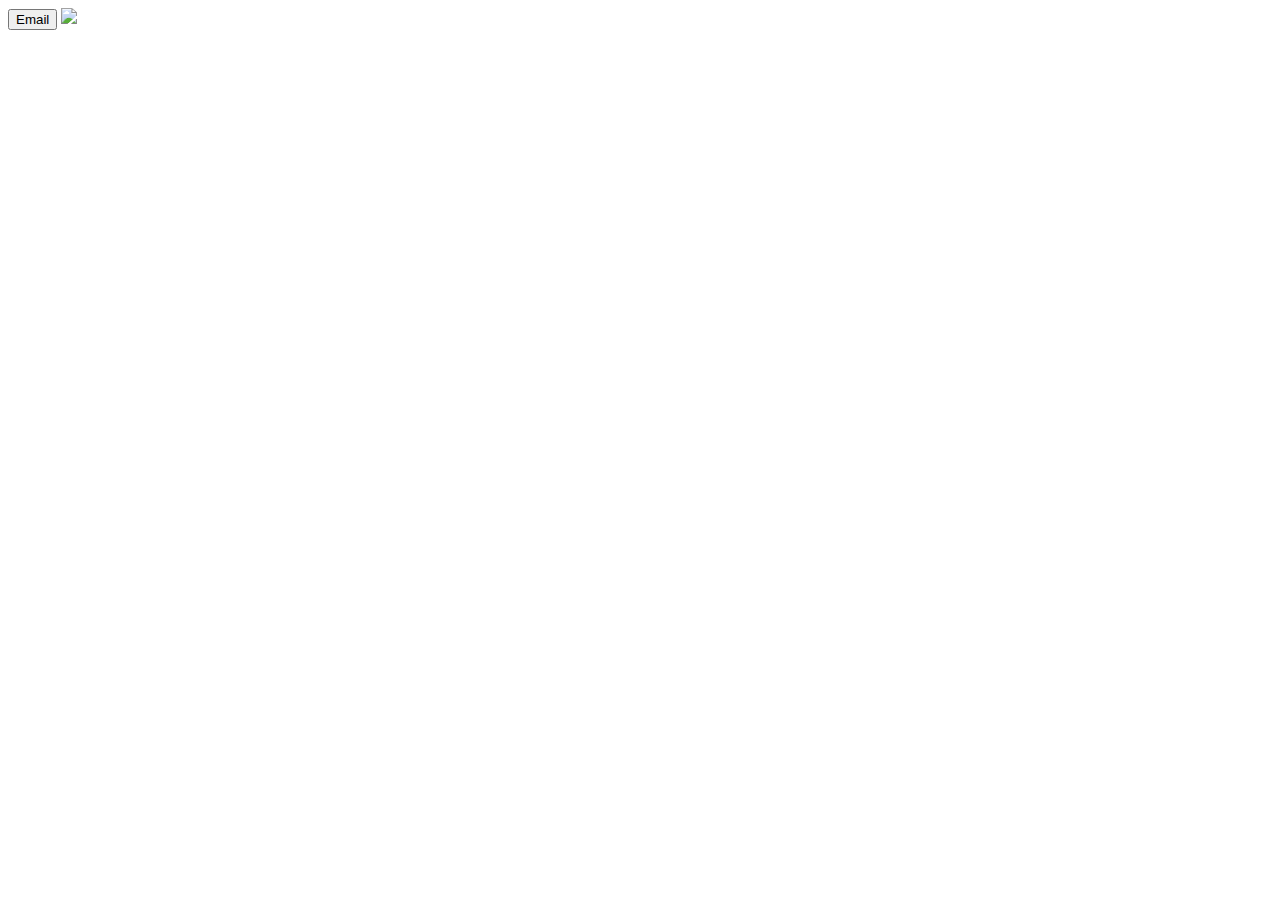
==== index.html @ a485dffe "Initial Commit" ====
<html>
<head>
<title> Home-DESIGNBAY </title>  
<link href="style.css" type="text/css" rel="stylesheet" />
</head>
<body>
		 <a href="mailto:prasadsawant.cp@gmail.com?subject"><button type="button">Email</button></a>
		 <img id="logo" src="image.png" />
</body>
</html>
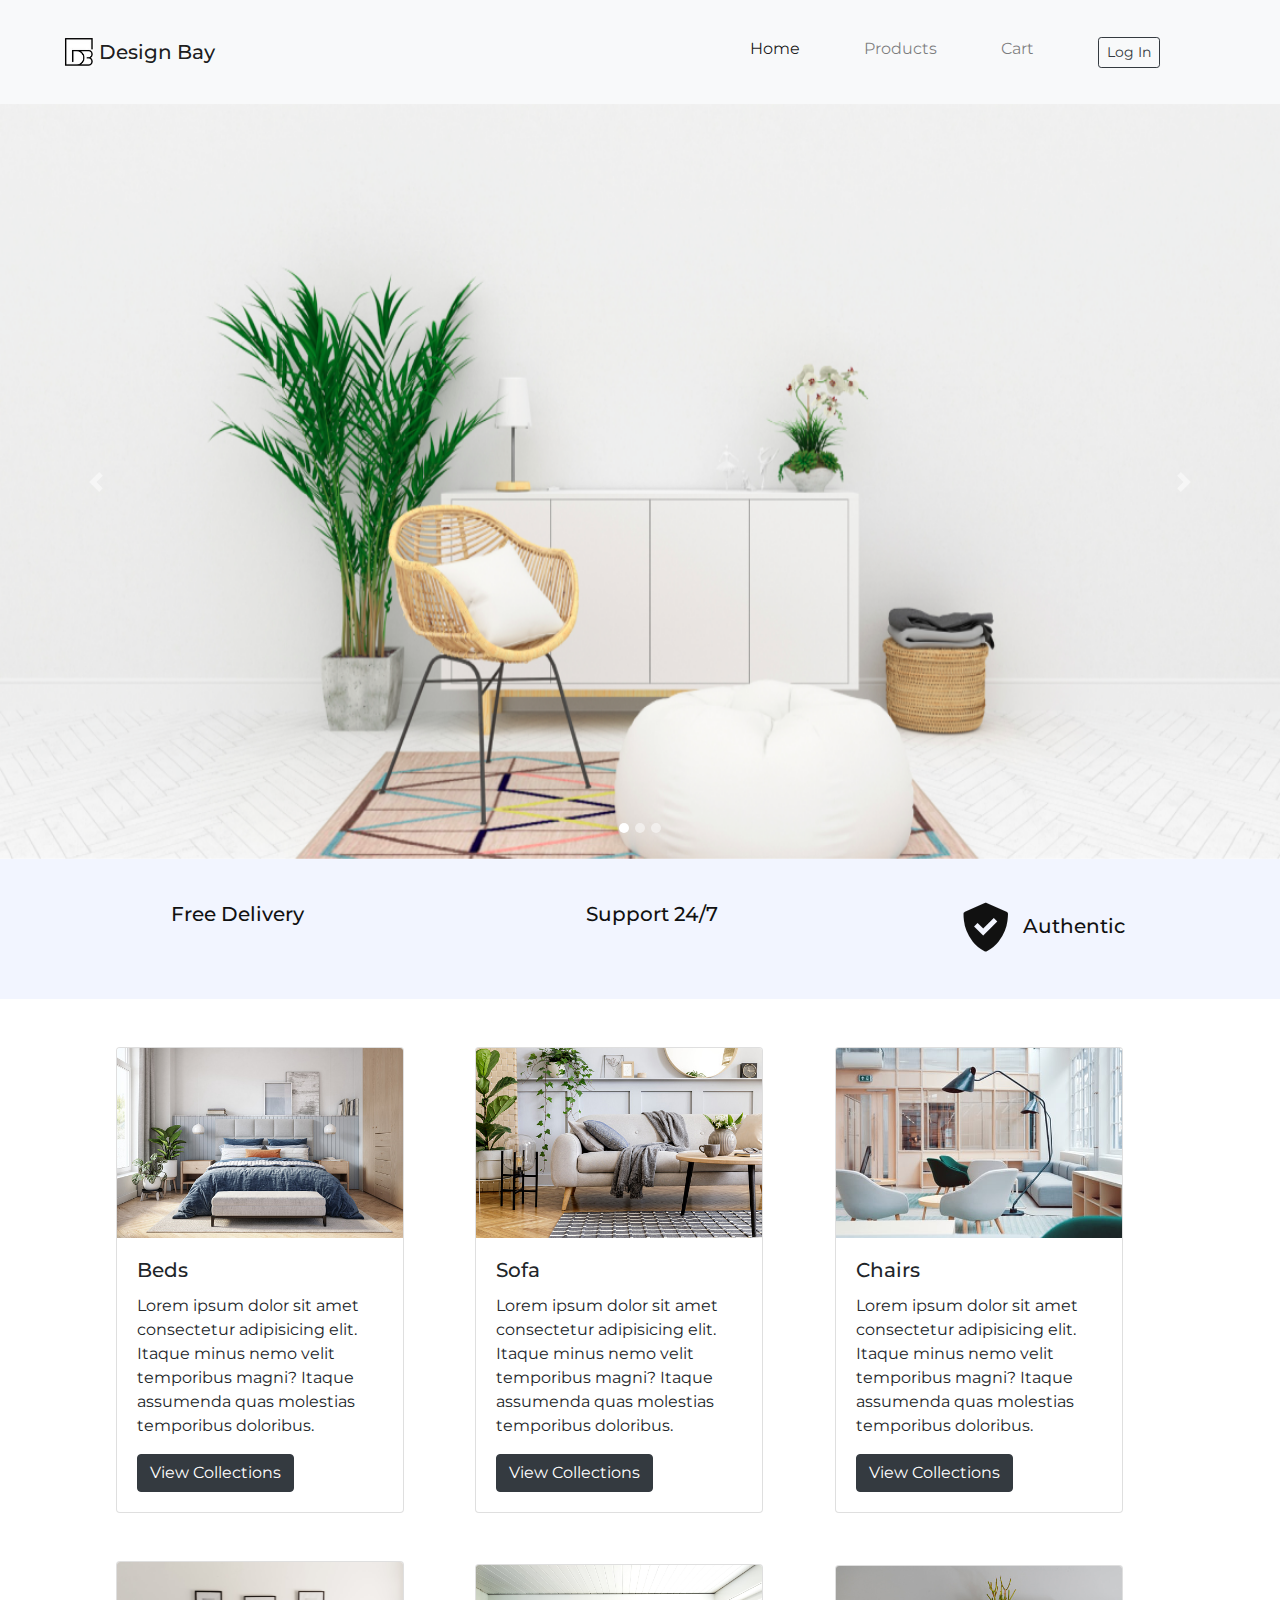
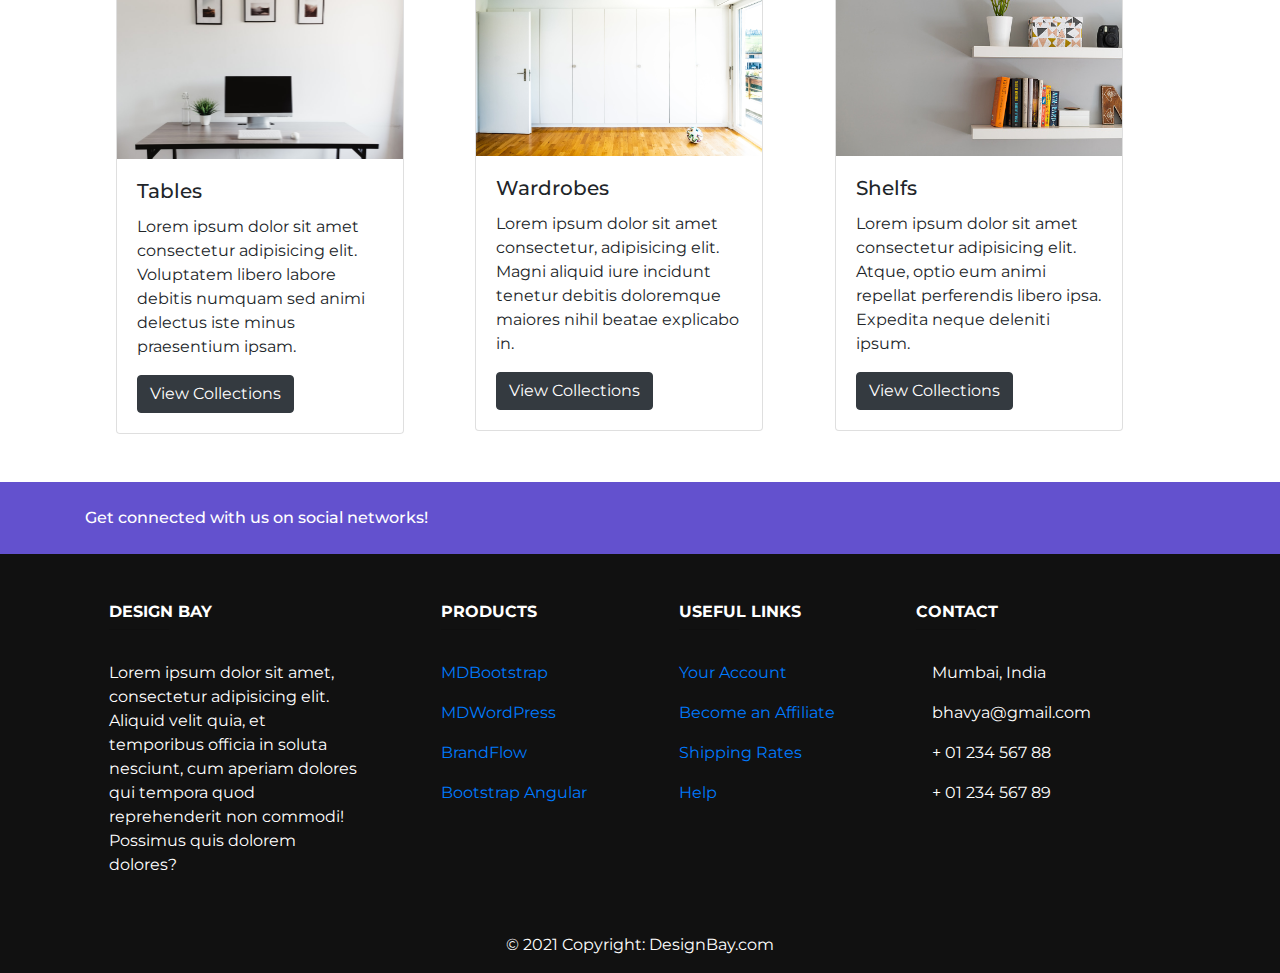
==== commit 6a5cdd42: "Added some more files" ====
--- a/index.html
+++ b/index.html
@@ -1,10 +1,276 @@
-<html>
+<!DOCTYPE html>
+<html lang="en">
 <head>
-<title> Home-DESIGNBAY </title>  
-<link href="style.css" type="text/css" rel="stylesheet" />
+	<meta charset="utf-8">
+    <meta name="viewport" content="width=device-width, initial-scale=1, shrink-to-fit=no">
+
+    <link rel="stylesheet" href="https://maxcdn.bootstrapcdn.com/bootstrap/4.0.0/css/bootstrap.min.css" integrity="sha384-Gn5384xqQ1aoWXA+058RXPxPg6fy4IWvTNh0E263XmFcJlSAwiGgFAW/dAiS6JXm" crossorigin="anonymous">
+	<link rel="stylesheet" href="https://pro.fontawesome.com/releases/v5.10.0/css/all.css" integrity="sha384-AYmEC3Yw5cVb3ZcuHtOA93w35dYTsvhLPVnYs9eStHfGJvOvKxVfELGroGkvsg+p" crossorigin="anonymous"/>
+	<link href='https://unpkg.com/boxicons@2.0.9/css/boxicons.min.css' rel='stylesheet'>
+	<link rel="stylesheet" type="text/css" href="css/style.css">
+
+    <title>Design Bay | Home</title>
 </head>
 <body>
-		 <a href="mailto:prasadsawant.cp@gmail.com?subject"><button type="button">Email</button></a>
-		 <img id="logo" src="image.png" />
+
+	<nav class="navbar sticky-top navbar-expand-lg navbar-light bg-light pt-4 pb-4">
+		<a class="navbar-brand ml-5 mt-2 h1" href="#">
+		<img src="images/logo.png" width="30" height="30" class="d-inline-block align-top" alt="DB Logo">
+		Design Bay
+		</a>
+		<button class="navbar-toggler" type="button" data-toggle="collapse" data-target="#navbarNavAltMarkup" aria-controls="navbarNavAltMarkup" aria-expanded="false" aria-label="Toggle navigation">
+			<span class="navbar-toggler-icon"></span>
+		  </button>
+		  <div class="collapse navbar-collapse justify-content-end" id="navbarNavAltMarkup">
+			<div class="navbar-nav">
+			  <a class="nav-item nav-link active mr-5" href="#">Home <span class="sr-only">(current)</span></a>
+			  <a class="nav-item nav-link mr-5" href="#">Products</a>
+			  <a class="nav-item nav-link mr-5" href="#">Cart</a>
+			  <a class="nav-item nav-link mr-5" href="login.html"><button class="btn btn-sm btn-outline-dark my-2 my-sm-0 mr-5" type="submit">Log In</button></a>
+			</div>
+		  </div>
+	</nav>
+
+	<div id="carousel-example-1z" class="carousel slide carousel-fade" data-ride="carousel">
+		<ol class="carousel-indicators">
+			<li data-target="#carousel-example-1z" data-slide-to="0" class="active"></li>
+			<li data-target="#carousel-example-1z" data-slide-to="1"></li>
+			<li data-target="#carousel-example-1z" data-slide-to="2"></li>
+		</ol>
+
+		<div class="carousel-inner" role="listbox">
+			<div class="carousel-item active">
+				<img class="slider d-block w-100" src="images/carousal-img1.png"
+				alt="First slide">
+			</div>
+			<div class="carousel-item">
+				<img class="slider d-block w-100" src="images/caraousal-img2.jpg"
+				alt="Second slide">
+			</div>
+			<div class="carousel-item">
+				<img class="slider d-block w-100" src="images/caraousal-img3.jpg"
+				alt="Third slide">
+			</div>
+		</div>
+
+		<a class="carousel-control-prev" href="#carousel-example-1z" role="button" data-slide="prev">
+		<span class="carousel-control-prev-icon" aria-hidden="true"></span>
+		<span class="sr-only">Previous</span>
+		</a>
+
+		<a class="carousel-control-next" href="#carousel-example-1z" role="button" data-slide="next">
+		<span class="carousel-control-next-icon" aria-hidden="true"></span>
+		<span class="sr-only">Next</span>
+		</a>
+	</div>
+
+	<span class="d-block p-4 text-dark" id="assurity-block">
+		<div class="d-flex justify-content-around">
+			<div id="free-delivery">
+				<i class="fas fa-shipping-fast fa-3x"></i>
+				<div class="header pl-3 pt-1 h5">
+					Free Delivery
+				</div>
+			</div>
+			<div id="support">
+				<i class="fas fa-headset fa-3x"></i>
+				<div class="header pl-4 pt-1 h5">
+					Support 24/7
+				</div>
+			</div>
+			<div id="authentic">
+				<i class='bx bxs-check-shield'></i>
+				<div class="header pl-2 pt-3 h5">
+					Authentic
+				</div>
+			</div>
+		</div>
+	</span>
+
+	<div class="container">
+		<div class="row align-items-center mx-3 my-5">
+			<div class="col-sm-4">
+				<div class="card" style="width: 18rem;">
+					<img class="card-img-top" src="images/bed-img.jpg" alt="Card image cap">
+					<div class="card-body">
+					<h5 class="card-title">Beds</h5>
+					<p class="card-text">Lorem ipsum dolor sit amet consectetur adipisicing elit. Itaque minus nemo velit temporibus magni? Itaque assumenda quas molestias temporibus doloribus.</p>
+					<a href="#" class="btn btn-dark">View Collections</a>
+					</div>
+				</div>
+			</div>
+			<div class="col-sm-4">
+				<div class="card" style="width: 18rem;">
+					<img class="card-img-top" src="images/sofa-img.jpg" alt="Card image cap">
+					<div class="card-body">
+					<h5 class="card-title">Sofa</h5>
+					<p class="card-text">Lorem ipsum dolor sit amet consectetur adipisicing elit. Itaque minus nemo velit temporibus magni? Itaque assumenda quas molestias temporibus doloribus.</p>
+					<a href="#" class="btn btn-dark">View Collections</a>
+					</div>
+				</div>
+			</div>
+			<div class="col-sm-4">
+				<div class="card" style="width: 18rem;">
+					<img class="card-img-top" src="images/chairs-img.jpeg" alt="Card image cap">
+					<div class="card-body">
+					<h5 class="card-title">Chairs</h5>
+					<p class="card-text">Lorem ipsum dolor sit amet consectetur adipisicing elit. Itaque minus nemo velit temporibus magni? Itaque assumenda quas molestias temporibus doloribus.</p>
+					<a href="#" class="btn btn-dark">View Collections</a>
+					</div>
+				</div>
+			</div>
+		</div>
+
+		<div class="row align-items-center mx-3 my-5">
+			<div class="col-sm-4">
+				<div class="card" style="width: 18rem;">
+					<img class="card-img-top" src="images/tables1.jpeg" alt="Card image cap">
+					<div class="card-body">
+					<h5 class="card-title">Tables</h5>
+					<p class="card-text">Lorem ipsum dolor sit amet consectetur adipisicing elit. Voluptatem libero labore debitis numquam sed animi delectus iste minus praesentium ipsam.</p>
+					<a href="#" class="btn btn-dark">View Collections</a>
+					</div>
+				</div>
+			</div>
+			<div class="col-sm-4">
+				<div class="card" style="width: 18rem;">
+					<img class="card-img-top" src="images/wardrobe.jpeg" alt="Card image cap">
+					<div class="card-body">
+					<h5 class="card-title">Wardrobes</h5>
+					<p class="card-text">Lorem ipsum dolor sit amet consectetur, adipisicing elit. Magni aliquid iure incidunt tenetur debitis doloremque maiores nihil beatae explicabo in.</p>
+					<a href="#" class="btn btn-dark">View Collections</a>
+					</div>
+				</div>
+			</div>
+			<div class="col-sm-4">
+				<div class="card" style="width: 18rem;">
+					<img class="card-img-top" src="images/shelfs.jpg" alt="Card image cap">
+					<div class="card-body">
+					<h5 class="card-title">Shelfs</h5>
+					<p class="card-text">Lorem ipsum dolor sit amet consectetur adipisicing elit. Atque, optio eum animi repellat perferendis libero ipsa. Expedita neque deleniti ipsum.</p>
+					<a href="#" class="btn btn-dark">View Collections</a>
+					</div>
+				</div>
+			</div>
+		</div>
+	</div>
+
+<footer class="page-footer font-small unique-color-dark">
+
+	<div style="background-color: #6351ce;">
+	  <div class="container">
+  
+		<div class="row py-4 d-flex align-items-center">
+  
+		  <div class="col-md-6 col-lg-5 text-center text-md-left mb-4 mb-md-0">
+			<h6 class="mb-0">Get connected with us on social networks!</h6>
+		  </div>
+  
+		  <div class="col-md-6 col-lg-7 text-center text-md-right">
+  
+			<a class="fb-ic">
+			  <i class="fab fa-facebook-f white-text mr-4"> </i>
+			</a>
+			<a class="tw-ic">
+			  <i class="fab fa-twitter white-text mr-4"> </i>
+			</a>
+			<a class="gplus-ic">
+			  <i class="fab fa-google-plus-g white-text mr-4"> </i>
+			</a>
+			<a class="li-ic">
+			  <i class="fab fa-linkedin-in white-text mr-4"> </i>
+			</a>
+			<a class="ins-ic">
+			  <i class="fab fa-instagram white-text"> </i>
+			</a>
+  
+		  </div>
+  
+		</div>
+  
+	  </div>
+	</div>
+
+	<div class="container text-center text-md-left mt-5">
+
+	  <div class="row mt-3">
+
+		<div class="col-md-3 col-lg-4 col-xl-3 mx-auto mb-4">
+  
+		  <h6 class="text-uppercase font-weight-bold">Design Bay</h6>
+		  <hr class="deep-purple accent-2 mb-4 mt-0 d-inline-block mx-auto" style="width: 60px;">
+		  <p>Lorem ipsum dolor sit amet, consectetur adipisicing elit. Aliquid velit quia, et temporibus officia in soluta nesciunt, cum aperiam dolores qui tempora quod reprehenderit non commodi! Possimus quis dolorem dolores?</p>
+  
+		</div>
+		
+		<div class="col-md-2 col-lg-2 col-xl-2 mx-auto mb-4">
+  
+		  <h6 class="text-uppercase font-weight-bold">Products</h6>
+		  <hr class="deep-purple accent-2 mb-4 mt-0 d-inline-block mx-auto" style="width: 60px;">
+		  <p>
+			<a href="#!">MDBootstrap</a>
+		  </p>
+		  <p>
+			<a href="#!">MDWordPress</a>
+		  </p>
+		  <p>
+			<a href="#!">BrandFlow</a>
+		  </p>
+		  <p>
+			<a href="#!">Bootstrap Angular</a>
+		  </p>
+  
+		</div>
+
+		<div class="col-md-3 col-lg-2 col-xl-2 mx-auto mb-4">
+  
+		  <h6 class="text-uppercase font-weight-bold">Useful links</h6>
+		  <hr class="deep-purple accent-2 mb-4 mt-0 d-inline-block mx-auto" style="width: 60px;">
+		  <p>
+			<a href="#!">Your Account</a>
+		  </p>
+		  <p>
+			<a href="#!">Become an Affiliate</a>
+		  </p>
+		  <p>
+			<a href="#!">Shipping Rates</a>
+		  </p>
+		  <p>
+			<a href="#!">Help</a>
+		  </p>
+  
+		</div>
+		
+		<div class="col-md-4 col-lg-3 col-xl-3 mx-auto mb-md-0 mb-4">
+  
+		  <h6 class="text-uppercase font-weight-bold">Contact</h6>
+		  <hr class="deep-purple accent-2 mb-4 mt-0 d-inline-block mx-auto" style="width: 60px;">
+		  <p>
+			<i class="fas fa-home mr-3"></i> Mumbai, India</p>
+		  <p>
+			<i class="fas fa-envelope mr-3"></i>
+			<a id="mail" href="https://mail.google.com/mail/?view=cm&fs=1&tf=1&to=bhavyatripathi02@gmail.com" target="_blank"> bhavya@gmail.com </a>
+		  </p>
+		  <p>
+			<i class="fas fa-phone mr-3"></i> + 01 234 567 88</p>
+		  <p>
+			<i class="fas fa-print mr-3"></i> + 01 234 567 89</p>
+  
+		</div>
+  
+	  </div>
+  
+	</div>
+	
+	<div class="footer-copyright text-center py-3">© 2021 Copyright:
+	  <a href="#" id="site"> DesignBay.com</a>
+	</div>
+  
+  </footer>
+
+	<script src="js/app.js"></script>
+    <script src="https://code.jquery.com/jquery-3.2.1.slim.min.js" integrity="sha384-KJ3o2DKtIkvYIK3UENzmM7KCkRr/rE9/Qpg6aAZGJwFDMVNA/GpGFF93hXpG5KkN" crossorigin="anonymous"></script>
+    <script src="https://cdnjs.cloudflare.com/ajax/libs/popper.js/1.12.9/umd/popper.min.js" integrity="sha384-ApNbgh9B+Y1QKtv3Rn7W3mgPxhU9K/ScQsAP7hUibX39j7fakFPskvXusvfa0b4Q" crossorigin="anonymous"></script>
+    <script src="https://maxcdn.bootstrapcdn.com/bootstrap/4.0.0/js/bootstrap.min.js" integrity="sha384-JZR6Spejh4U02d8jOt6vLEHfe/JQGiRRSQQxSfFWpi1MquVdAyjUar5+76PVCmYl" crossorigin="anonymous"></script>
 </body>
 </html>--- a/css/style.css
+++ b/css/style.css
@@ -0,0 +1,61 @@
+@import url('https://fonts.googleapis.com/css2?family=Montserrat:wght@100;200;300;400;500;600;700&display=swap');
+
+body {
+    font-family: 'Montserrat', sans-serif;
+}
+
+.carousel-indicators li {
+    width: 10px;
+    height: 10px;
+    border-radius: 100%;
+}
+
+img.slider {
+    width: 1440px; 
+    height: 755px;
+}
+
+span#assurity-block {
+    height: 140px;
+    background-color: #F2F5FF;
+}
+
+#free-delivery, #support, #authentic {
+    height: 60px;
+    width: 180px;
+    display: flex;
+    justify-content: center;
+}
+
+#assurity-block .d-flex {
+    padding-top: 15px;
+}
+
+#free-delivery .fas {
+    color: #111111;
+    margin-top: 7.5px;
+}
+
+#support .fas {
+    color: #111111;
+    margin-top: 7.5px;
+}
+
+#authentic .bx {
+    color: #111111;
+    font-size: 3.7em;
+    margin-left: -20px;
+}
+
+#free-delivery, #support, #authentic .header {
+    color: #111111;
+}
+
+footer {
+    background-color: #111111;
+    color: white;
+}
+
+div #site, p #mail {
+    color: white;
+}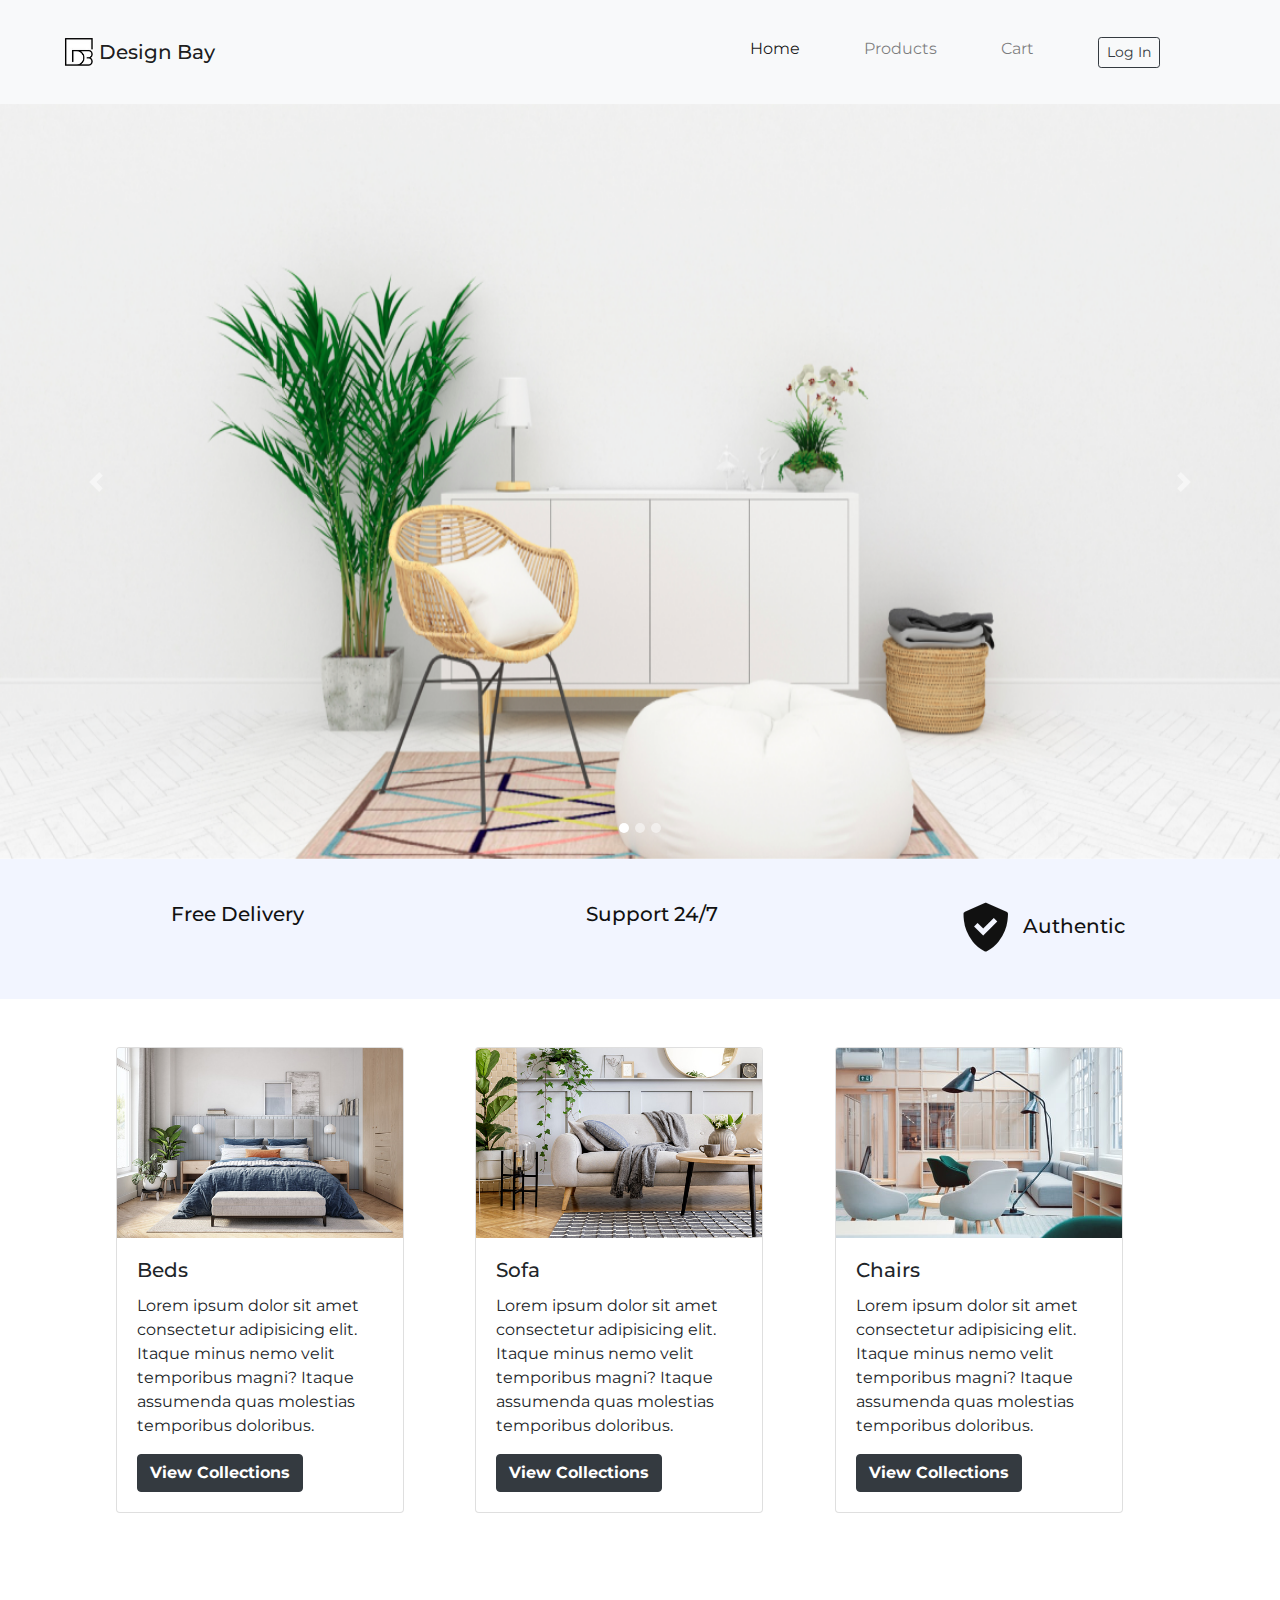
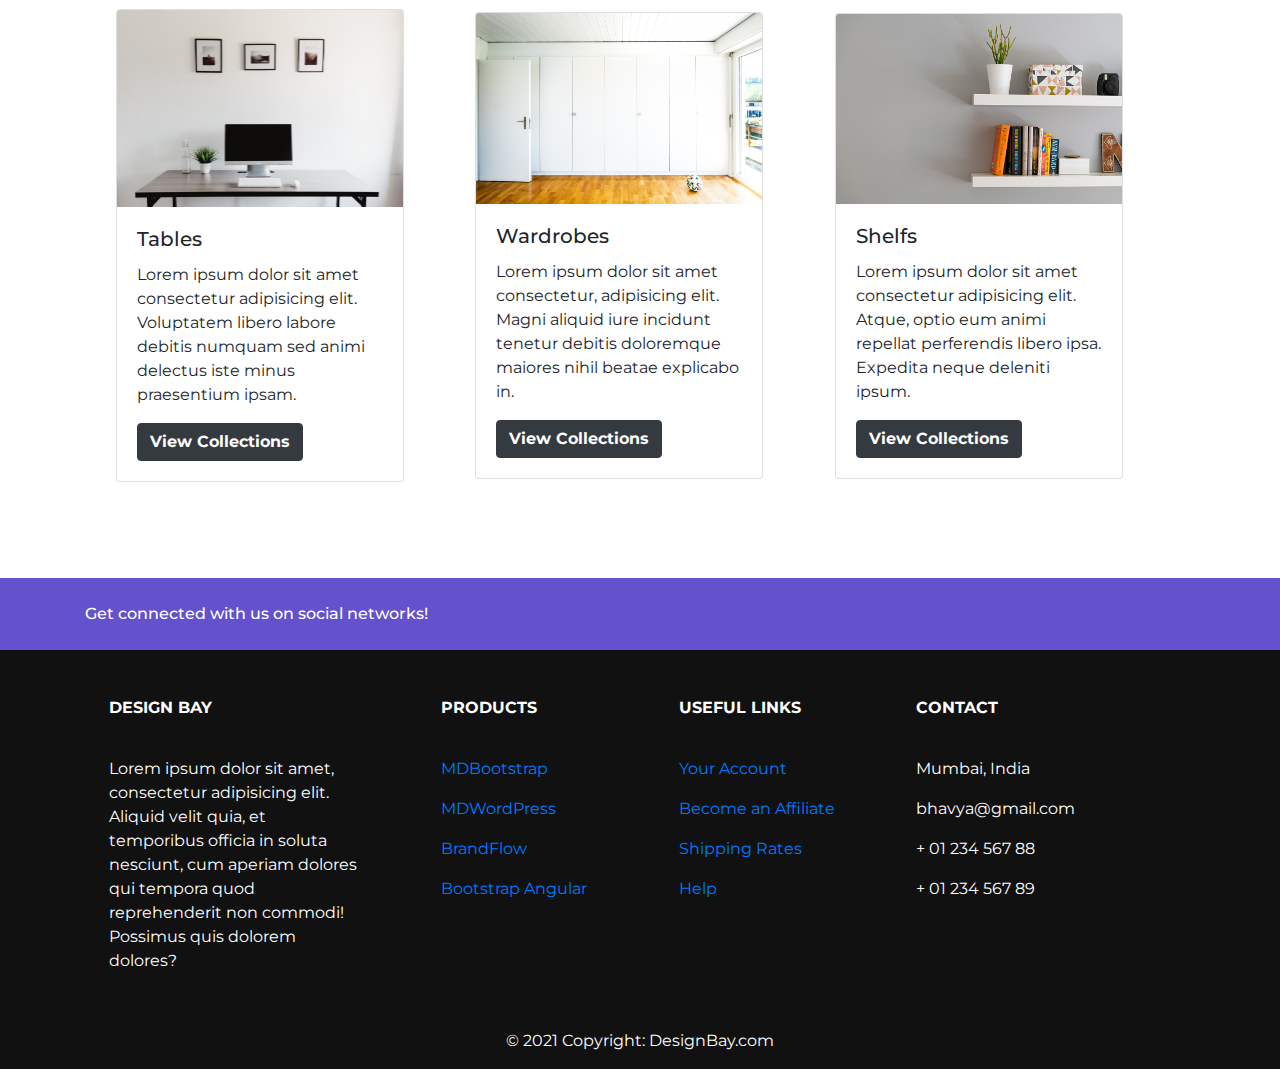
==== commit 23a21ea6: "Added some more files" ====
--- a/index.html
+++ b/index.html
@@ -24,7 +24,7 @@
 		  <div class="collapse navbar-collapse justify-content-end" id="navbarNavAltMarkup">
 			<div class="navbar-nav">
 			  <a class="nav-item nav-link active mr-5" href="#">Home <span class="sr-only">(current)</span></a>
-			  <a class="nav-item nav-link mr-5" href="#">Products</a>
+			  <a class="nav-item nav-link mr-5" href="products.html">Products</a>
 			  <a class="nav-item nav-link mr-5" href="#">Cart</a>
 			  <a class="nav-item nav-link mr-5" href="login.html"><button class="btn btn-sm btn-outline-dark my-2 my-sm-0 mr-5" type="submit">Log In</button></a>
 			</div>
@@ -90,32 +90,32 @@
 	<div class="container">
 		<div class="row align-items-center mx-3 my-5">
 			<div class="col-sm-4">
-				<div class="card" style="width: 18rem;">
+				<div class="card mb-5 bg-white rounded" style="width: 18rem;">
 					<img class="card-img-top" src="images/bed-img.jpg" alt="Card image cap">
 					<div class="card-body">
 					<h5 class="card-title">Beds</h5>
 					<p class="card-text">Lorem ipsum dolor sit amet consectetur adipisicing elit. Itaque minus nemo velit temporibus magni? Itaque assumenda quas molestias temporibus doloribus.</p>
-					<a href="#" class="btn btn-dark">View Collections</a>
-					</div>
-				</div>
-			</div>
-			<div class="col-sm-4">
-				<div class="card" style="width: 18rem;">
+					<a href="products.html?a=0" class="btn btn-dark"><b>View Collections</b></a>
+					</div>
+				</div>
+			</div>
+			<div class="col-sm-4">
+				<div class="card mb-5 bg-white rounded" style="width: 18rem;">
 					<img class="card-img-top" src="images/sofa-img.jpg" alt="Card image cap">
 					<div class="card-body">
 					<h5 class="card-title">Sofa</h5>
 					<p class="card-text">Lorem ipsum dolor sit amet consectetur adipisicing elit. Itaque minus nemo velit temporibus magni? Itaque assumenda quas molestias temporibus doloribus.</p>
-					<a href="#" class="btn btn-dark">View Collections</a>
-					</div>
-				</div>
-			</div>
-			<div class="col-sm-4">
-				<div class="card" style="width: 18rem;">
+					<a href="products.html?a=1" class="btn btn-dark"><b>View Collections</b></a>
+					</div>
+				</div>
+			</div>
+			<div class="col-sm-4">
+				<div class="card mb-5 bg-white rounded" style="width: 18rem;">
 					<img class="card-img-top" src="images/chairs-img.jpeg" alt="Card image cap">
 					<div class="card-body">
 					<h5 class="card-title">Chairs</h5>
 					<p class="card-text">Lorem ipsum dolor sit amet consectetur adipisicing elit. Itaque minus nemo velit temporibus magni? Itaque assumenda quas molestias temporibus doloribus.</p>
-					<a href="#" class="btn btn-dark">View Collections</a>
+					<a href="products.html?a=2" class="btn btn-dark"><b>View Collections</b></a>
 					</div>
 				</div>
 			</div>
@@ -123,32 +123,32 @@
 
 		<div class="row align-items-center mx-3 my-5">
 			<div class="col-sm-4">
-				<div class="card" style="width: 18rem;">
+				<div class="card mb-5 bg-white rounded" style="width: 18rem;">
 					<img class="card-img-top" src="images/tables1.jpeg" alt="Card image cap">
 					<div class="card-body">
 					<h5 class="card-title">Tables</h5>
 					<p class="card-text">Lorem ipsum dolor sit amet consectetur adipisicing elit. Voluptatem libero labore debitis numquam sed animi delectus iste minus praesentium ipsam.</p>
-					<a href="#" class="btn btn-dark">View Collections</a>
-					</div>
-				</div>
-			</div>
-			<div class="col-sm-4">
-				<div class="card" style="width: 18rem;">
+					<a href="products.html?a=3" class="btn btn-dark"><b>View Collections</b></a>
+					</div>
+				</div>
+			</div>
+			<div class="col-sm-4">
+				<div class="card mb-5 bg-white rounded" style="width: 18rem;">
 					<img class="card-img-top" src="images/wardrobe.jpeg" alt="Card image cap">
 					<div class="card-body">
 					<h5 class="card-title">Wardrobes</h5>
 					<p class="card-text">Lorem ipsum dolor sit amet consectetur, adipisicing elit. Magni aliquid iure incidunt tenetur debitis doloremque maiores nihil beatae explicabo in.</p>
-					<a href="#" class="btn btn-dark">View Collections</a>
-					</div>
-				</div>
-			</div>
-			<div class="col-sm-4">
-				<div class="card" style="width: 18rem;">
+					<a href="products.html?a=4" class="btn btn-dark"><b>View Collections</b></a>
+					</div>
+				</div>
+			</div>
+			<div class="col-sm-4">
+				<div class="card mb-5 bg-white rounded" style="width: 18rem;">
 					<img class="card-img-top" src="images/shelfs.jpg" alt="Card image cap">
 					<div class="card-body">
 					<h5 class="card-title">Shelfs</h5>
 					<p class="card-text">Lorem ipsum dolor sit amet consectetur adipisicing elit. Atque, optio eum animi repellat perferendis libero ipsa. Expedita neque deleniti ipsum.</p>
-					<a href="#" class="btn btn-dark">View Collections</a>
+					<a href="products.html?a=5" class="btn btn-dark"><b>View Collections</b></a>
 					</div>
 				</div>
 			</div>
--- a/css/style.css
+++ b/css/style.css
@@ -58,4 +58,16 @@
 
 div #site, p #mail {
     color: white;
+}
+
+.card .far,.fas {
+    position: absolute;
+    top: 10px;
+    right: 10px;
+    font-size: 20px;
+}
+
+.cd:hover{
+    transform: scale(1.05);
+    box-shadow: 10px 10px 15px rgba(0,0,0,0.3);
 }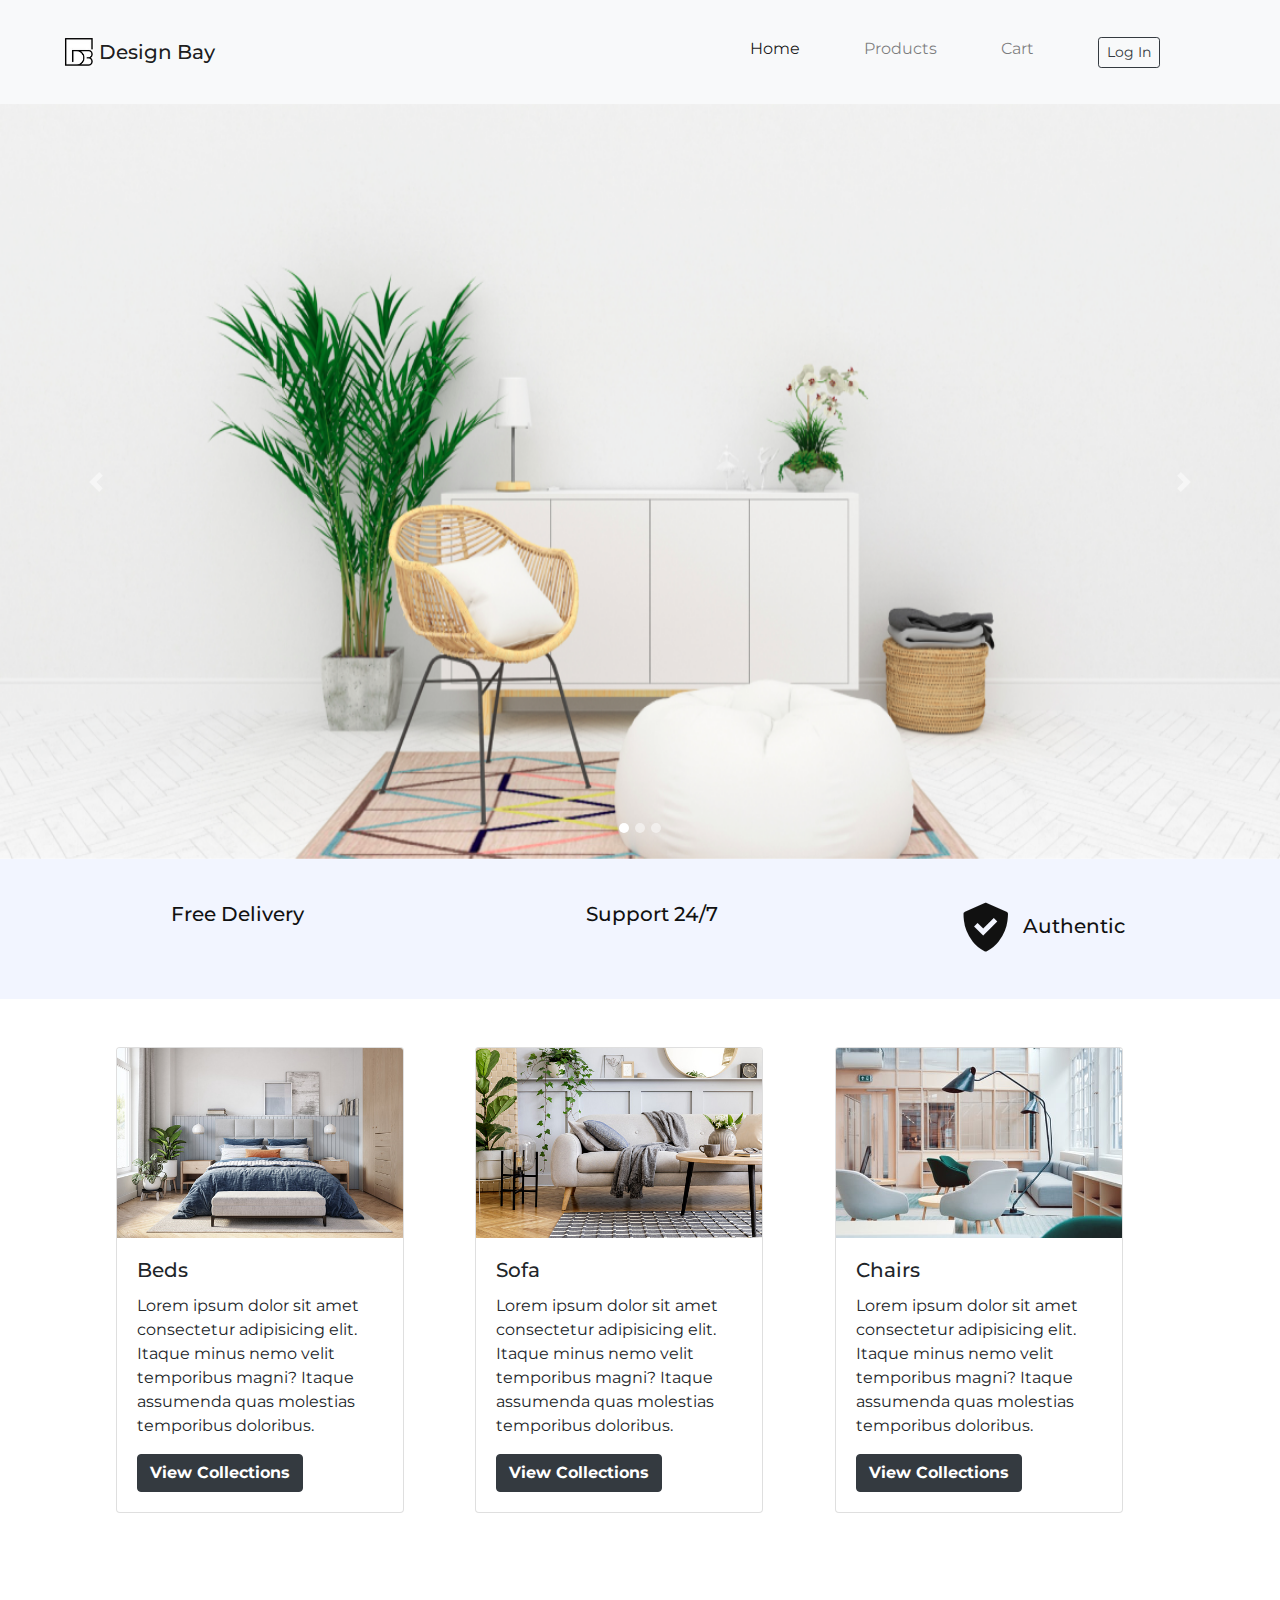
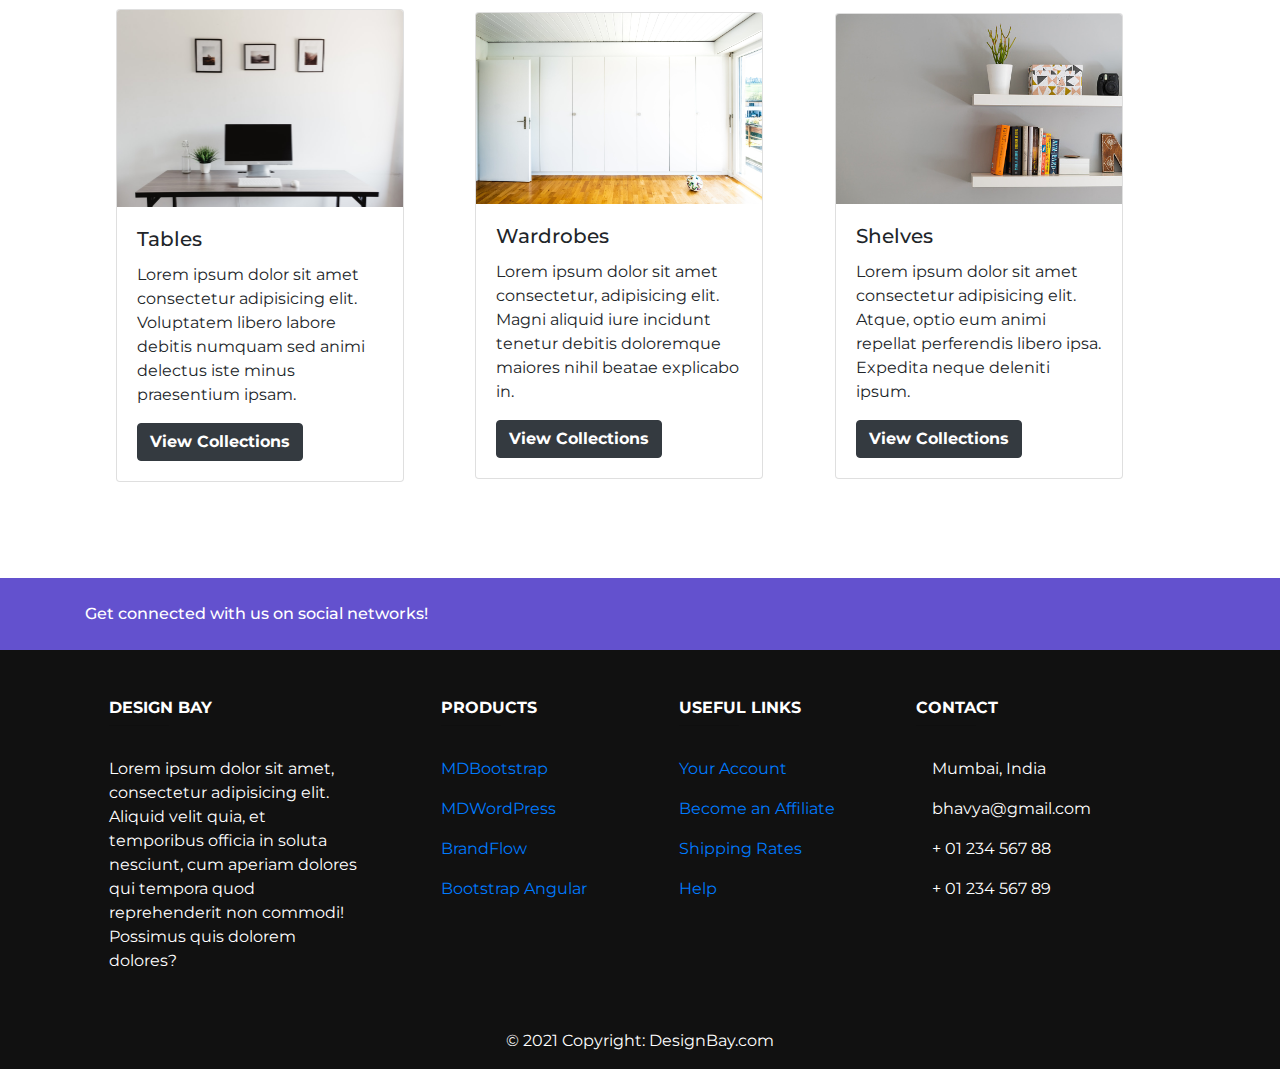
==== commit 14c23e62: "made changes on product page" ====
--- a/index.html
+++ b/index.html
@@ -146,7 +146,7 @@
 				<div class="card mb-5 bg-white rounded" style="width: 18rem;">
 					<img class="card-img-top" src="images/shelfs.jpg" alt="Card image cap">
 					<div class="card-body">
-					<h5 class="card-title">Shelfs</h5>
+					<h5 class="card-title">Shelves</h5>
 					<p class="card-text">Lorem ipsum dolor sit amet consectetur adipisicing elit. Atque, optio eum animi repellat perferendis libero ipsa. Expedita neque deleniti ipsum.</p>
 					<a href="products.html?a=5" class="btn btn-dark"><b>View Collections</b></a>
 					</div>
--- a/css/style.css
+++ b/css/style.css
@@ -60,7 +60,7 @@
     color: white;
 }
 
-.card .far,.fas {
+.card .icn {
     position: absolute;
     top: 10px;
     right: 10px;
@@ -70,4 +70,9 @@
 .cd:hover{
     transform: scale(1.05);
     box-shadow: 10px 10px 15px rgba(0,0,0,0.3);
+}
+
+.cd .cit {
+    width: 270px; 
+    height: 180px;
 }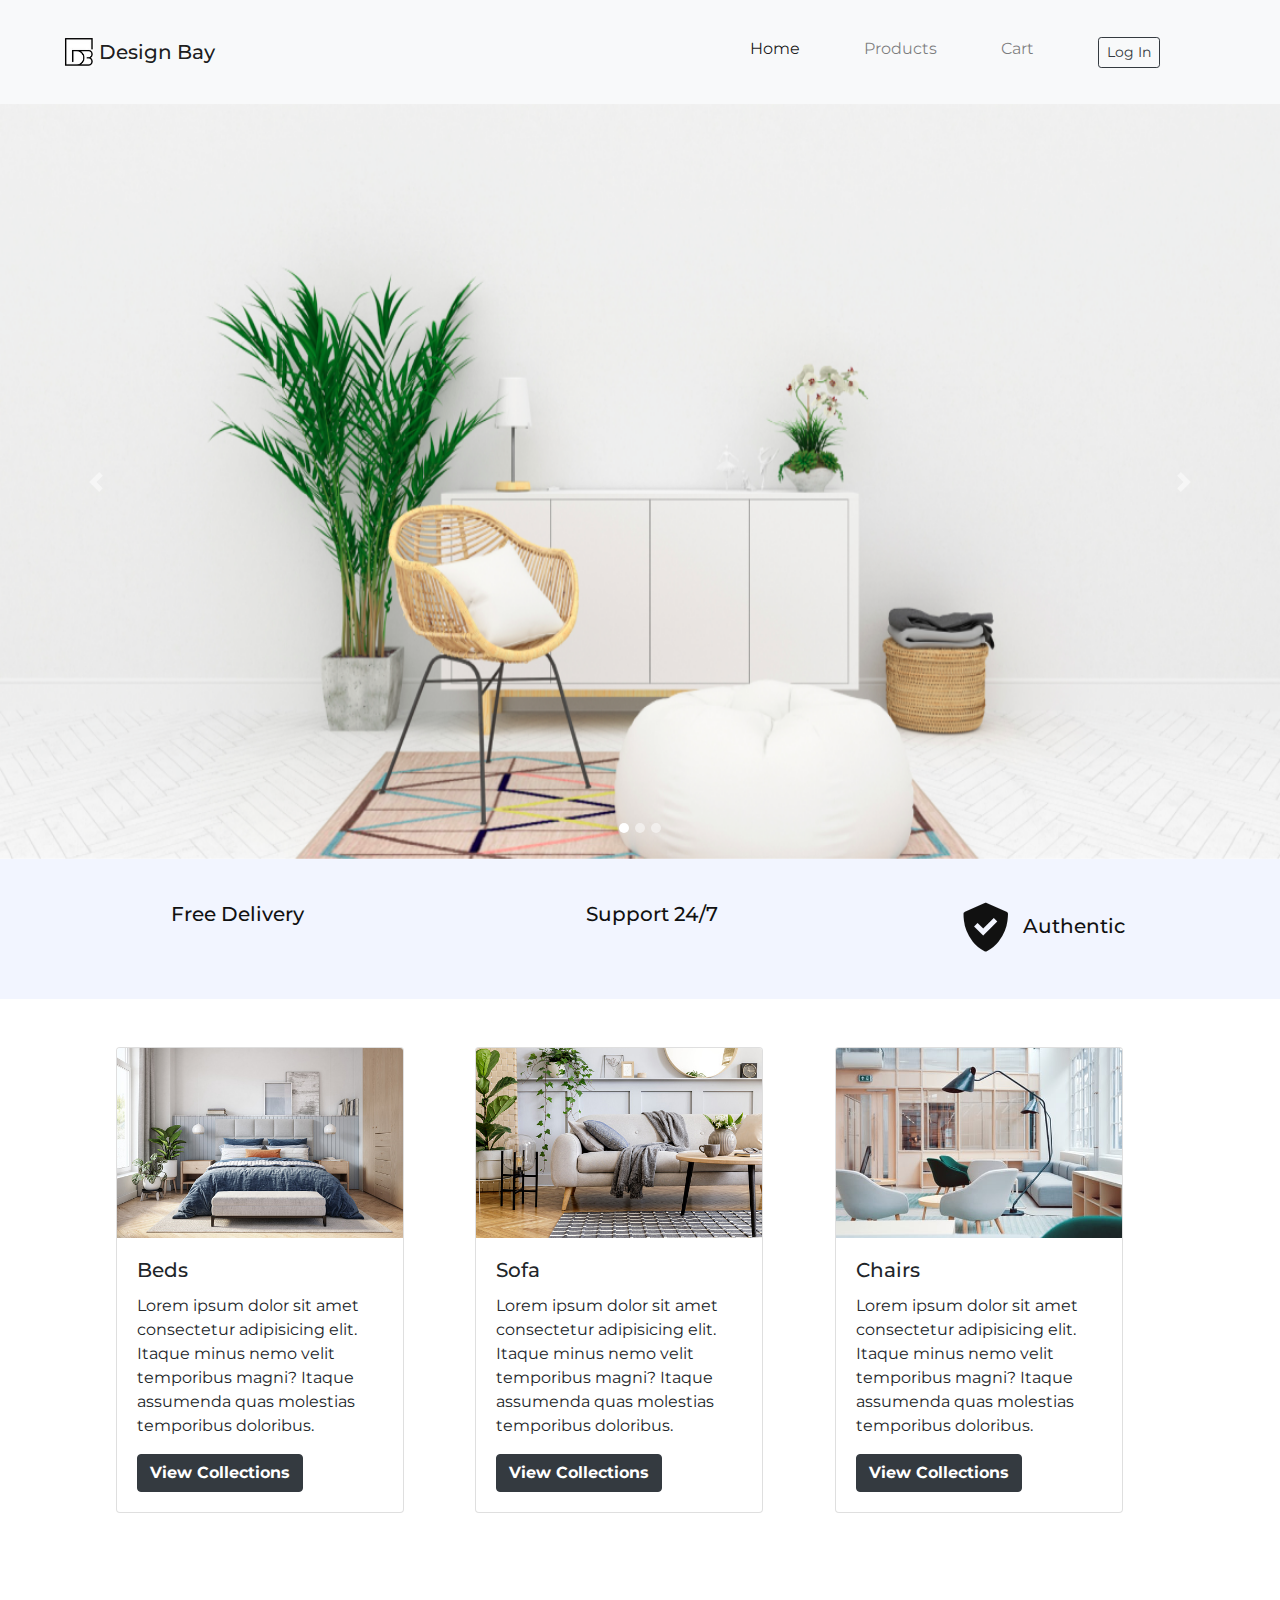
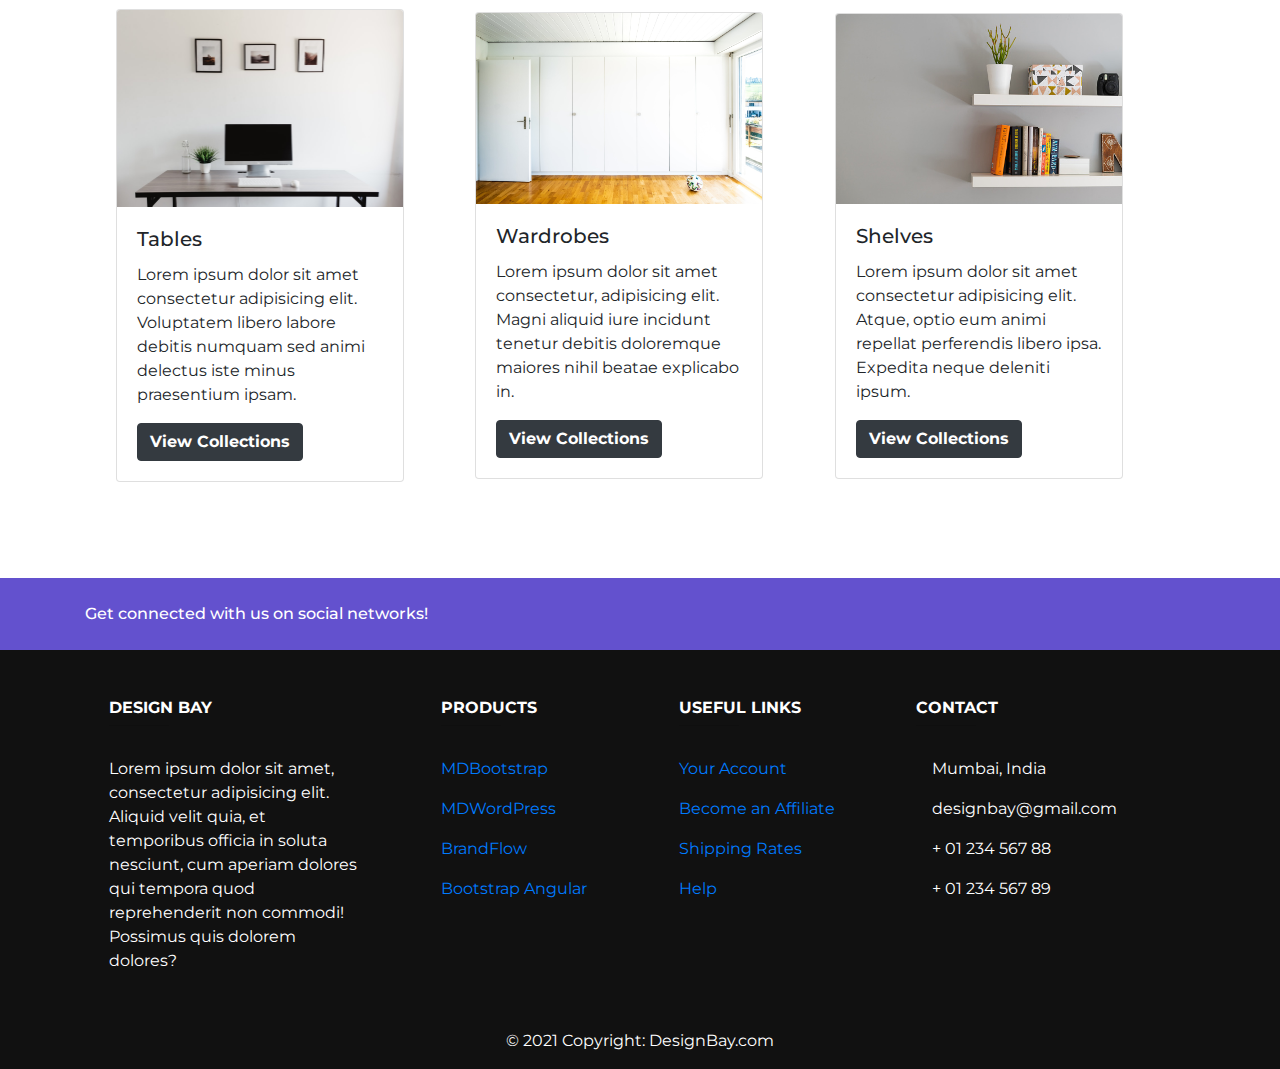
==== commit 3c68d8a1: "added pics to the products cards and added cart plain html file" ====
--- a/index.html
+++ b/index.html
@@ -25,7 +25,7 @@
 			<div class="navbar-nav">
 			  <a class="nav-item nav-link active mr-5" href="#">Home <span class="sr-only">(current)</span></a>
 			  <a class="nav-item nav-link mr-5" href="products.html">Products</a>
-			  <a class="nav-item nav-link mr-5" href="#">Cart</a>
+			  <a class="nav-item nav-link mr-5" href="cart.html">Cart</a>
 			  <a class="nav-item nav-link mr-5" href="login.html"><button class="btn btn-sm btn-outline-dark my-2 my-sm-0 mr-5" type="submit">Log In</button></a>
 			</div>
 		  </div>
@@ -249,7 +249,7 @@
 			<i class="fas fa-home mr-3"></i> Mumbai, India</p>
 		  <p>
 			<i class="fas fa-envelope mr-3"></i>
-			<a id="mail" href="https://mail.google.com/mail/?view=cm&fs=1&tf=1&to=bhavyatripathi02@gmail.com" target="_blank"> bhavya@gmail.com </a>
+			<a id="mail" href="https://mail.google.com/mail/?view=cm&fs=1&tf=1&to=designbay@gmail.com" target="_blank"> designbay@gmail.com </a>
 		  </p>
 		  <p>
 			<i class="fas fa-phone mr-3"></i> + 01 234 567 88</p>
--- a/css/style.css
+++ b/css/style.css
@@ -75,4 +75,29 @@
 .cd .cit {
     width: 270px; 
     height: 180px;
-}+}
+
+
+.plus-minus-input {
+    -webkit-align-items: center;
+    -ms-flex-align: center;
+    align-items: center;
+}
+  
+.plus-minus-input .input-group-field {
+    text-align: center;
+    margin-left: 0.5rem;
+    margin-right: 0.5rem;
+    padding: 1rem;
+}
+  
+.plus-minus-input .input-group-field::-webkit-inner-spin-button,
+.plus-minus-input .input-group-field ::-webkit-outer-spin-button {
+    -webkit-appearance: none;
+    appearance: none;
+}
+  
+.plus-minus-input .input-group-button .circle {
+    border-radius: 50%;
+    padding: 0.25em 0.8em;
+}  